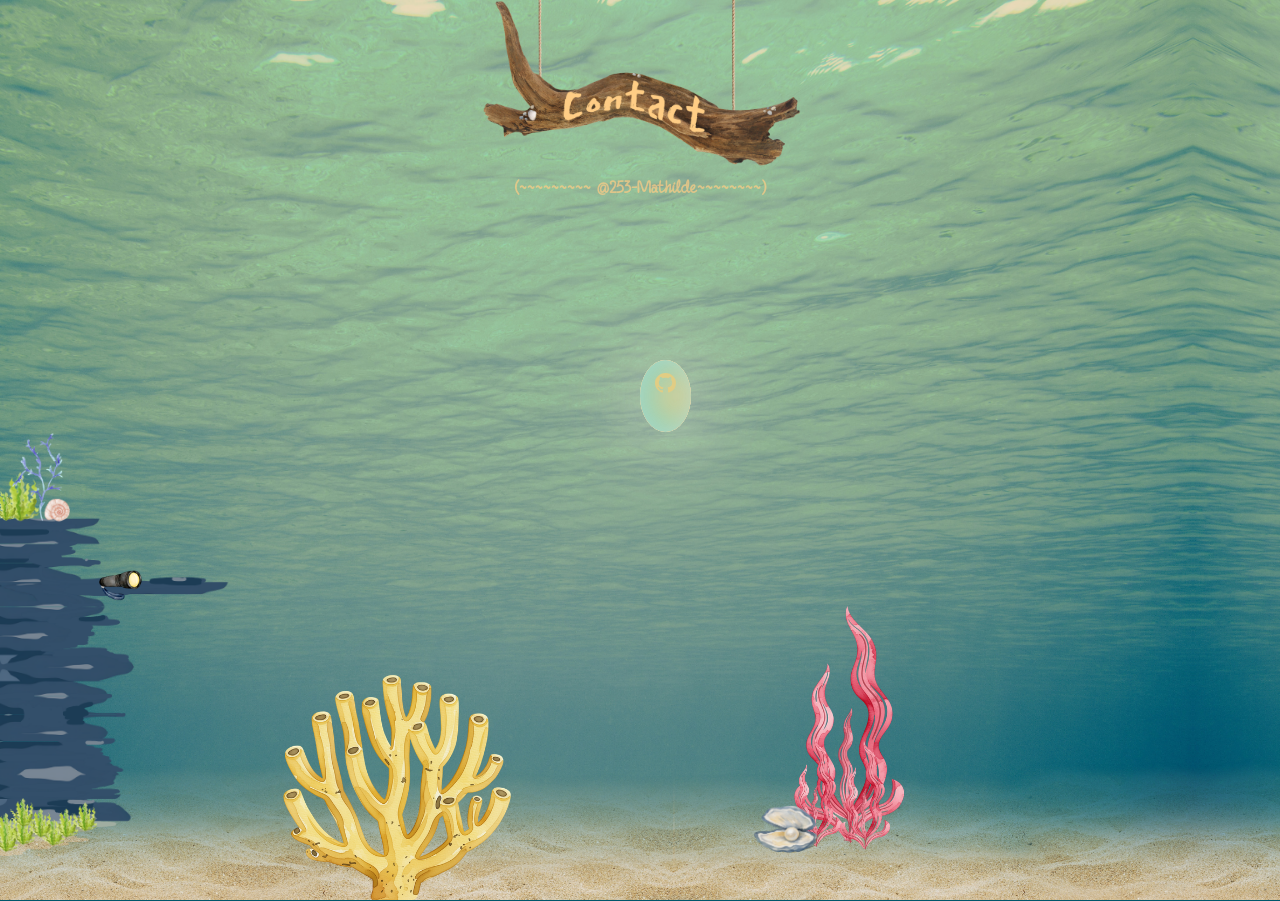
==== undersites/contact.html @ e2949878 "added first ever bubble" ====
<!DOCTYPE html>
<html lang="en">
<head>
    <meta charset="UTF-8">
    <meta name="viewport" content="width=device-width, initial-scale=1.0">
    <title>253-Mathilde</title>
    <link rel="stylesheet" href="contactstylesheet.css">
     <link rel="icon"  href="https://i.imgur.com/dvb8o4T.gif" type="image/gif">
</head>
<body onload="setInterval(step,100)">
  <div class="site-desktop">
   <div class="page-screenshot">
 <!--background-->
 <img src="../graphics/sand.png" style="position:absolute; display:block; pointer-events:none; z-index: 3; bottom:0vh; left:0; width: 100vw;object-fit: fill;">
 <img src="../graphics/yellow.png" style="position:absolute; pointer-events:none;z-index: 10; bottom:0vh;">
 <img src="../graphics/red.png" style="position:absolute; pointer-events:none; z-index: 10; bottom:0vh;">

 <img src="../graphics/green.png" style="position:absolute; pointer-events:none;z-index: 10; bottom:1vh;">
   
    <!-- heading and info -->
     <img src="../graphics/wood piece contact .png" style="position:absolute; top:0;  left:50%; transform: translateX(-50%); width: 25%; height: auto;">
    <p id="info">(~~~~~~~~~  @253-Mathilde~~~~~~~~)</p>


    <!--music-->
   <div id="music_mussel" style="position: absolute; bottom: -2.6vh; right: -11.7%; width: 130vw; height: auto; z-index: 90; pointer-events: none;">
  <img src="../graphics/mussel.png" style="display: block; width: 100%; height: auto; max-width: none; pointer-events: none;">
  <img class="disk" id="disk" src="https://i.postimg.cc/ZqhVJxg3/CD.png" style="position: absolute; width: 1.9%; height: auto; bottom: 8%; left: 60.5%; z-index: 9999; pointer-events: all; user-select: none;">
  <audio id="audio" loop><source src="../graphics/sergepavkinmusic-deep-in-the-ocean-116172.mp3" type="audio/mpeg"></audio>
   </div>



    <!--flashlight styling -->
     <div id="rock_lamp" style="position:absolute; margin:0; padding:0;bottom:-0.3vh; left: 0; width: 14vw; height: 35vh; ">
    <img src="../graphics/rock.png" style="position:absolute; pointer-events:none; z-index: 10; bottom:0; margin:0; left:0; width:auto; height:300%;">
     <img id="taschenlampe" src="../graphics/Flashlight.png" style="width: 25%; height: auto; position: absolute; bottom: 95%; left: 55%;  z-index: 9999; pointer-events: all !important; user-select: none;">
    </div>




    <!--bubbles-->
    <div class="ball"><img src="../graphics/github.svg" style="filter: brightness(0) saturate(100%) invert(89%) sepia(29%) saturate(550%) hue-rotate(350deg) brightness(91%) contrast(93%);   margin-left:30%;  height: 1.6vw;width: auto;top: 1vw; position: relative;"></div>
   

    </div>
    <!--flashlight effect-->
    <div id="flashlight"></div>
    </div>



    <div class="site-tablet">
      tablet under construction
    </div>

     <div class="site-mobile">
      phone under construction
    </div>

    <script src="../script.js"></script>
</body>
</html>
---- undersites/contactstylesheet.css ----
body {
    background-color:#00576C;
    margin: 0;
    padding: 0;
    box-sizing: border-box;
    overflow: hidden;}
    

.page-screenshot {
    width: 100%;
    height: 100vh;
    position: relative; 
    pointer-events: none;
    margin: 0;
    padding: 0; 
    background-size: cover;
    background-image: url(../graphics/sea.png);
    background-position: bottom center;
    background-attachment: fixed;
    background-repeat: no-repeat;
    overflow: hidden;
}





/*
 * Brought to you by https://www.cursors-4u.com
 */
@keyframes cursor-anim {
  0.00% { cursor: url("[data-uri]") 10 32, auto; }
  20.00% { cursor: url("[data-uri]") 10 32, auto; }
  40.00% { cursor: url("[data-uri]") 10 32, auto; }
  60.00% { cursor: url("[data-uri]") 10 32, auto; }
  80.00% { cursor: url("[data-uri]") 10 32, auto; }
}
html { animation: cursor-anim 500ms step-end infinite; }
a,button,input,textarea,label,[role=button],select,option{cursor:inherit!important}



::selection {
  background: #ffcd85; 
  color: darkblue; 
}

@font-face {
  font-family: "Captain America"; 
  src: url('../graphics/american_captain.ttf') format('truetype');
}

 @font-face {font-family: "Pacifico";
src:url('../graphics/yunJt0R8tCvMyj_V4xSjaXYhjbSpvc47ee6xR_80Hnw.woff') format('woff');
}

@font-face {font-family: "fineliner";
 src: url('../graphics/fineliner_script_1_.otf') format('opentype');
}

#info{
  font-family:"fineliner";
   color:  #ffcd85;
   position:absolute;
   top:12.5vw;
   left:50%;
  transform: translateX(-50%);
  text-align: center;
   font-weight: 600;
   font-size:1.5vw;
    opacity: 0.7;
     white-space: nowrap;
     z-index:200000;
      pointer-events: all;
}

h1{
    font-family: "Pacifico";
    color: #ffcd85;
    font-size: 9.2vw;
    position: absolute;
    top: 1.8vw;
    margin: 0;
    text-align: center;
    align-items: center;
    display: flex;
    left:50%;
  transform: translateX(-50%);
    opacity: 0.5;
     white-space: nowrap;
      z-index:200000;
      pointer-events: all;
}
 h1:hover{ 
font-style: italic;
}  
  #info:hover{ 
font-style: italic;
}  


      #flashlight {
        --Xpos: 50vw;
        --Ypos: 50vh;
         display: none;
         z-index: 999999;
         
      }


      #flashlight:before {
        z-index: 999999;
        content: "";
        width: 100vw;
        height: 100vh;
        position: absolute;
        pointer-events: none;
        position: fixed;
        margin:0;
        top:0;
        left:0;
        right:0;
        background: radial-gradient(
          circle 9em at var(--Xpos) var(--Ypos),
          rgba(0, 0, 0, 0),
         rgba(1, 20, 51, 0.7) 110% 
        );
      }
    


#starlogo{
    -webkit-mask-image: url(https://i.imgur.com/iE8ff6N.png);
    -webkit-mask-size: 100%;
    -webkit-mask-repeat: no-repeat;
    -webkit-mask-position: center;
    width: 20px;
    height: auto;}




  @keyframes move-horizontal {
  from {
    transform: translateX(100vw);
  }
  to {
    transform: translateX(-100vw);
  }
}

@keyframes move-horizontal-right {
  from {
    transform: translateX(-100vw) scaleX(-1);
  }
  to {
    transform: translateX(100vw) scaleX(-1);
  }
}

@keyframes move-up {
  from {
    transform: translateY(100vh) scaleX(-1);
  }
  to {
    transform: translateY(-100vh) scaleX(-1);
  }
}



.disk {
width: 5%;
height: 5%;
object-fit: cover;
-webkit-mask-image: url(https://i.postimg.cc/3RYpcLqS/14.png);
-webkit-mask-size: 100%;
-webkit-mask-repeat: no-repeat;
-webkit-mask-position: center;
animation-duration: 3s;
animation-iteration-count: infinite;
position:absolute;
bottom:4.7vw;
right: 37.8vw; 
z-index:10;
pointer-events:all;
}

.disk {
        animation-name: spin;
        animation-timing-function: linear;
    }
    @keyframes spin {
        from { transform: rotate(0deg) }
        to { transform: rotate(360deg) }
    }














.site-desktop {
  display: none;
}
.site-tablet {
  display: none;
}
.site-mobile {
  display: block;
}
@media screen and (min-width: 768px) {
  .site-desktop {
    display: none;
  }
  .site-tablet {
    display: block;
  }
  .site-mobile {
    display: none;
  }
}
@media screen and (min-width: 1200px) {
  .site-desktop {
    display: block;
  }
  .site-tablet {
    display: none;
  }
  .site-mobile {
    display: none;
  }
}



.ball {
  animation: float 15.5s ease-in-out infinite;
  height: 8%;
  width: 4%;
  border-radius: 50%;
  position: relative;
  top:40%;
  left:50%;
  background: radial-gradient(
    circle at 75% 30%,
    white 5px,
    lightyellow 8%,
    lightyellow 60%,
    lightyellow 100%
  );
  box-shadow: inset 0 0 20px #fde9ea4f, inset 10px 0 46px #36d5e0bb,
    inset 88px 0px 60px #ffcd85, inset -20px -60px 100px #ffcc85cb,
    inset 0 50px 140px #fde9eabd, 0 0 90px #fde9eabd;
}

@keyframes float {
  0% {
    transform: translatey(0px);
  }
  50% {
    transform: translatey(-40px);
  }
  100% {
    transform: translatey(0px);
  }
}
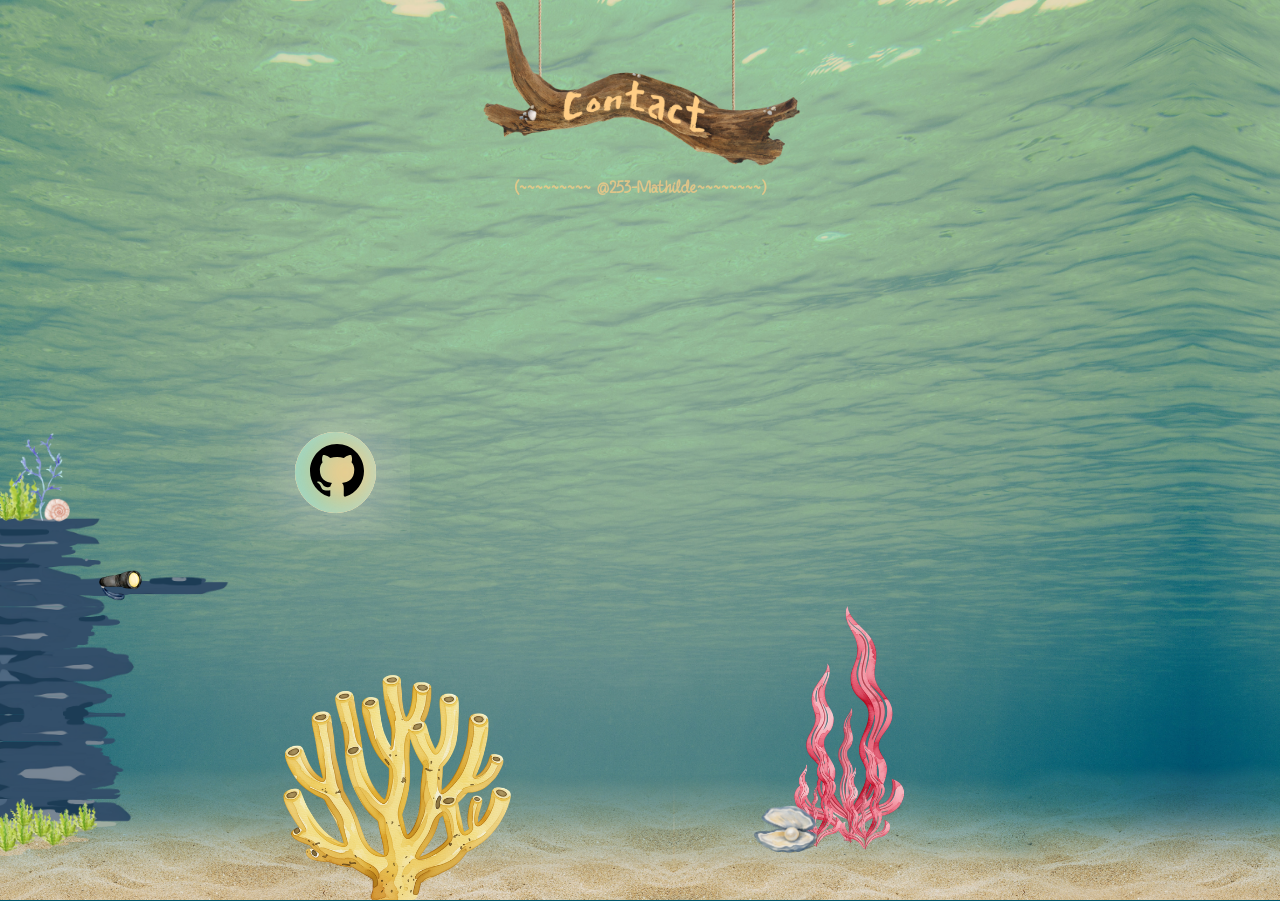
==== commit c00f5d63: "starting to work on teh hover effect" ====
--- a/undersites/contact.html
+++ b/undersites/contact.html
@@ -41,7 +41,9 @@
 
 
     <!--bubbles-->
-    <div class="ball"><img src="../graphics/github.svg" style="filter: brightness(0) saturate(100%) invert(89%) sepia(29%) saturate(550%) hue-rotate(350deg) brightness(91%) contrast(93%);   margin-left:30%;  height: 1.6vw;width: auto;top: 1vw; position: relative;"></div>
+    <div class="githover">
+    <div class="ball"><img src="../graphics/github.svg" style=" margin-left:18%; margin-top:15%;  height: 6vmin;width: auto;position: relative;"></div>
+    <p style="color:black; z-index:3333;margin-left:55%;position:relative; width:70%; height:2vmin;font-size:2; top:50%; border:2px dotted;">Github (it also has it's own house )</p></div>
    
 
     </div>
--- a/undersites/contactstylesheet.css
+++ b/undersites/contactstylesheet.css
@@ -243,9 +243,10 @@
 
 
 .ball {
+   z-index:333;
   animation: float 15.5s ease-in-out infinite;
-  height: 8%;
-  width: 4%;
+  width: 9vmin;       
+  aspect-ratio: 1 / 1; 
   border-radius: 50%;
   position: relative;
   top:40%;
@@ -273,3 +274,19 @@
     transform: translatey(0px);
   }
 }
+
+
+.githover {
+  overflow: hidden; 
+  pointer-events:all;
+  width:18%;
+  height:20%;
+  left:20vmin;
+  position:absolute;
+  top:40vmin;
+  z-index:333;
+}
+
+.githover:hover {
+  overflow: visible;
+}
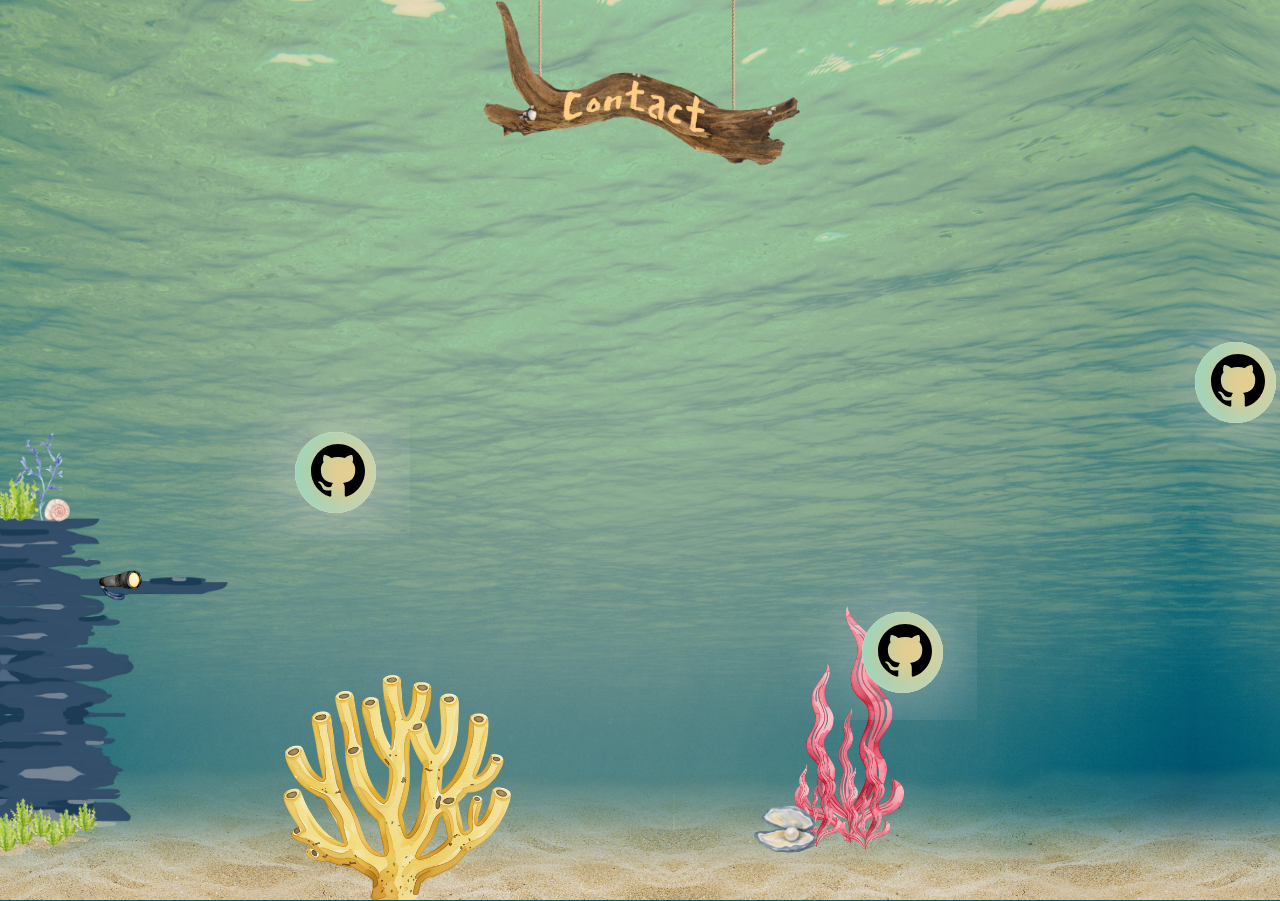
==== commit e3cba76a: "working on the contact form" ====
--- a/undersites/contact.html
+++ b/undersites/contact.html
@@ -19,7 +19,6 @@
    
     <!-- heading and info -->
      <img src="../graphics/wood piece contact .png" style="position:absolute; top:0;  left:50%; transform: translateX(-50%); width: 25%; height: auto;">
-    <p id="info">(~~~~~~~~~  @253-Mathilde~~~~~~~~)</p>
 
 
     <!--music-->
@@ -42,11 +41,36 @@
 
     <!--bubbles-->
     <div class="githover">
-    <div class="ball"><img src="../graphics/github.svg" style=" margin-left:18%; margin-top:15%;  height: 6vmin;width: auto;position: relative;"></div>
-    <p style="color:black; z-index:3333;margin-left:55%;position:relative; width:70%; height:2vmin;font-size:2; top:50%; border:2px dotted;">Github (it also has it's own house )</p></div>
+    <div class="ball"><img src="../graphics/github.svg" style=" margin-left:6%; margin-top:15%;  height: 6vmin;width: auto;position: relative;"></div>
+    <p style="z-index:3333;margin-left:101%;position:relative; width:70%; height:2vmin; top:1%; margin-top:0;"><a href="https://github.com/253-Mathilde">Github</a> (it also has it's own house )</p></div>
    
 
+
+    <div class="githover1">
+    <div class="ball"><img src="../graphics/github.svg" style=" margin-left:6%; margin-top:15%;  height: 6vmin;width: auto;position: relative;"></div>
+    <p style="z-index:3333;margin-left:101%;position:relative; width:70%; height:2vmin; top:1%; margin-top:0;"><a href="https://github.com/253-Mathilde">Github</a> (it also has it's own house )</p></div>
+
+
+     <div class="githover2">
+    <div class="ball"><img src="../graphics/github.svg" style=" margin-left:6%; margin-top:15%;  height: 6vmin;width: auto;position: relative;"></div>
+    <p style="z-index:3333;margin-left:101%;position:relative; width:70%; height:2vmin; top:1%; margin-top:0;">  
+   <div id="my-form"></div>
+    <script src="https://www.staticforms.dev/scripts/staticforms.js" defer></script>
+     <script>
+  document.addEventListener('DOMContentLoaded', function () {
+    StaticForms.render(
+      document.getElementById('my-form'),
+      'sf_ee1b540cb321ea3480dd9b5b'
+    );
+  });
+    </script>
     </div>
+  
+  
+  
+  
+  
+  </div>
     <!--flashlight effect-->
     <div id="flashlight"></div>
     </div>
--- a/undersites/contactstylesheet.css
+++ b/undersites/contactstylesheet.css
@@ -284,9 +284,80 @@
   left:20vmin;
   position:absolute;
   top:40vmin;
-  z-index:333;
+  z-index:333;      
+  font-family:"fineliner";
+   color:  #ffcd85;
+   text-align: center;
+   font-weight: 800;
+   font-size:1.5vw;
 }
 
 .githover:hover {
   overflow: visible;
+   width: auto;  
+}
+
+
+
+
+
+.githover1 {
+  overflow: hidden; 
+  pointer-events:all;
+  width:18%;
+  height:20%;
+  left:83vmin;
+  position:absolute;
+  top:60vmin;
+  z-index:333;      
+  font-family:"fineliner";
+   color:  #ffcd85;
+   text-align: center;
+   font-weight: 800;
+   font-size:1.5vw;
+}
+
+.githover1:hover {
+  overflow: visible;
+   width: auto;  
+}
+
+
+
+.githover2 {
+  overflow: hidden; 
+  pointer-events:all;
+  width:18%;
+  height:20%;
+  left:120vmin;
+  position:absolute;
+  top:30vmin;
+  z-index:333;      
+  font-family:"fineliner";
+   color:  #ffcd85;
+   text-align: center;
+   font-weight: 800;
+   font-size:1.5vw;
+}
+
+.githover2:hover {
+  overflow: visible;
+   width: auto;  
+}
+
+
+
+#my-form{
+  z-index:3000000;
+  pointer-events:all;
+  background-color:#ffcd85;
+  border-radius:16px;
+  border: white 4px dashed;
+  height:40vmin;
+  width:20vw;
+  position:relative;
+  left:100.1%;
+  top:-100%;
+  margin:0;
+
 }
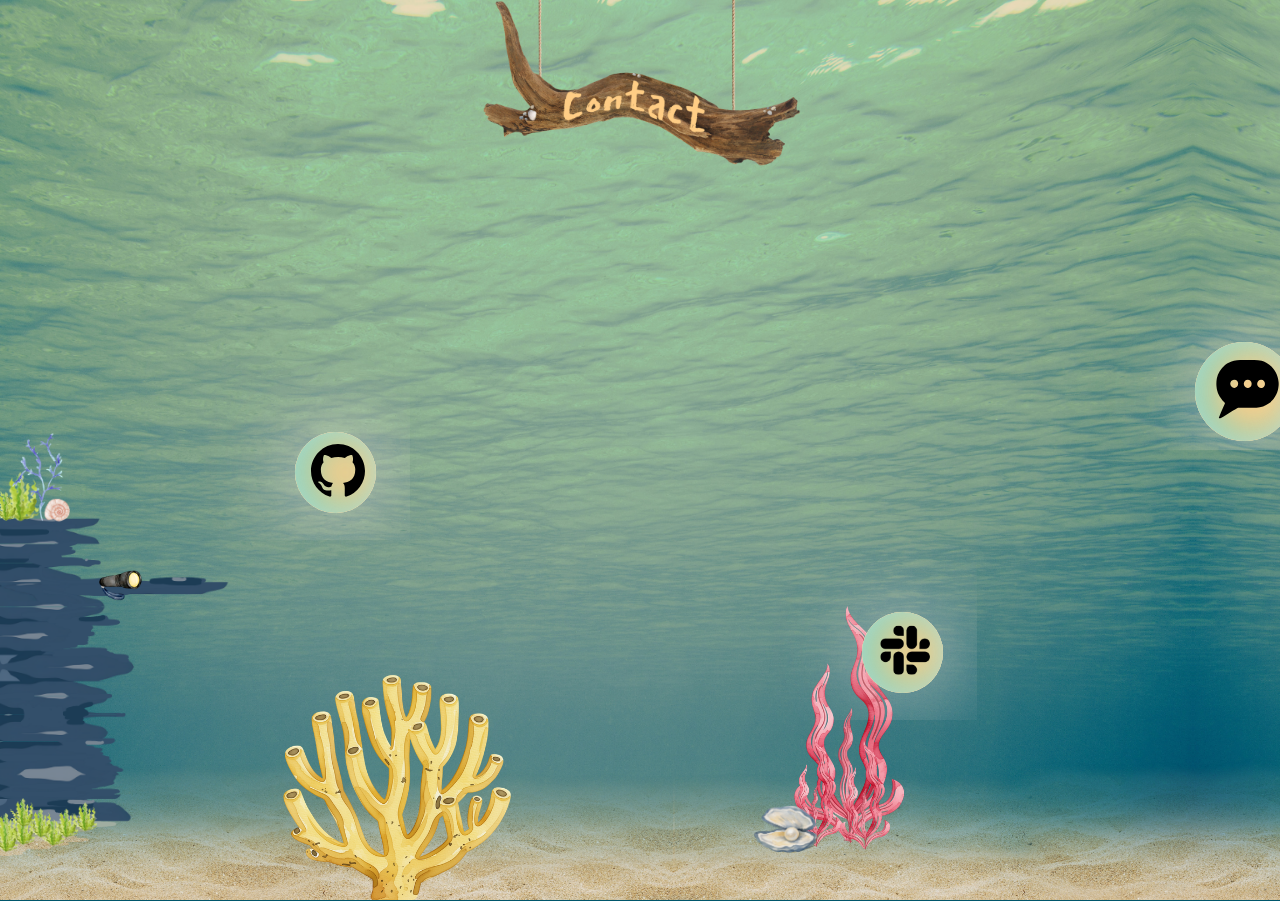
==== commit ff8f9dde: "added moreeeee" ====
--- a/undersites/contact.html
+++ b/undersites/contact.html
@@ -44,25 +44,27 @@
     <div class="ball"><img src="../graphics/github.svg" style=" margin-left:6%; margin-top:15%;  height: 6vmin;width: auto;position: relative;"></div>
     <p style="z-index:3333;margin-left:101%;position:relative; width:70%; height:2vmin; top:1%; margin-top:0;"><a href="https://github.com/253-Mathilde">Github</a> (it also has it's own house )</p></div>
    
+     
 
 
     <div class="githover1">
-    <div class="ball"><img src="../graphics/github.svg" style=" margin-left:6%; margin-top:15%;  height: 6vmin;width: auto;position: relative;"></div>
-    <p style="z-index:3333;margin-left:101%;position:relative; width:70%; height:2vmin; top:1%; margin-top:0;"><a href="https://github.com/253-Mathilde">Github</a> (it also has it's own house )</p></div>
+    <div class="ball" ><img src="../graphics/Slack .svg" style=" margin-left:6%; margin-top:15%;  height: 6vmin;width: auto;position: relative;"></div>
+    <p style="z-index:3333;margin-left:101%;position:relative; width:70%; height:2vmin; top:1%; margin-top:0;"><a href="https://hackclub.enterprise.slack.com/team/U0BEZ2EKWQK">Slack</a> (mostly for members of Hack Club)</p></div>
 
+    
 
-     <div class="githover2">
-    <div class="ball"><img src="../graphics/github.svg" style=" margin-left:6%; margin-top:15%;  height: 6vmin;width: auto;position: relative;"></div>
+    <div class="githover2">
+    <div class="ball2"><img src="../graphics/message.svg" style=" margin-left:6%; margin-top:10%;  height:9vmin;width:auto;position: relative;"></div>
     <p style="z-index:3333;margin-left:101%;position:relative; width:70%; height:2vmin; top:1%; margin-top:0;">  
    <div id="my-form"></div>
     <script src="https://www.staticforms.dev/scripts/staticforms.js" defer></script>
-     <script>
-  document.addEventListener('DOMContentLoaded', function () {
+    <script>
+     document.addEventListener('DOMContentLoaded', function () {
     StaticForms.render(
       document.getElementById('my-form'),
       'sf_ee1b540cb321ea3480dd9b5b'
     );
-  });
+   });
     </script>
     </div>
   
--- a/undersites/contactstylesheet.css
+++ b/undersites/contactstylesheet.css
@@ -349,8 +349,9 @@
 
 #my-form{
   z-index:3000000;
+  font-size:1em;
   pointer-events:all;
-  background-color:#ffcd85;
+  background-color: #ffcd85;
   border-radius:16px;
   border: white 4px dashed;
   height:40vmin;
@@ -359,5 +360,38 @@
   left:100.1%;
   top:-100%;
   margin:0;
-
-}+  color:darkblue;
+  text-align:left;
+  overflow-y:auto;
+    &::-webkit-scrollbar {
+    display: none;}
+  scrollbar-width: none;
+  -ms-overflow-style: none; 
+  padding:2%;
+  }
+
+
+
+  
+.ball2 {
+   z-index:333;
+  animation: float 15.5s ease-in-out infinite;
+  width: 11vmin;       
+  aspect-ratio: 1 / 1; 
+  border-radius: 50%;
+  position: relative;
+  top:40%;
+  left:50%;
+  background: radial-gradient(
+    circle at 75% 30%,
+    white 5px,
+    lightyellow 8%,
+    lightyellow 60%,
+    lightyellow 100%
+  );
+  box-shadow: inset 0 0 20px #fde9ea4f, inset 10px 0 46px #36d5e0bb,
+    inset 88px 0px 60px #ffcd85, inset -20px -60px 100px #ffcc85cb,
+    inset 0 50px 140px #fde9eabd, 0 0 90px #fde9eabd;
+}
+
+
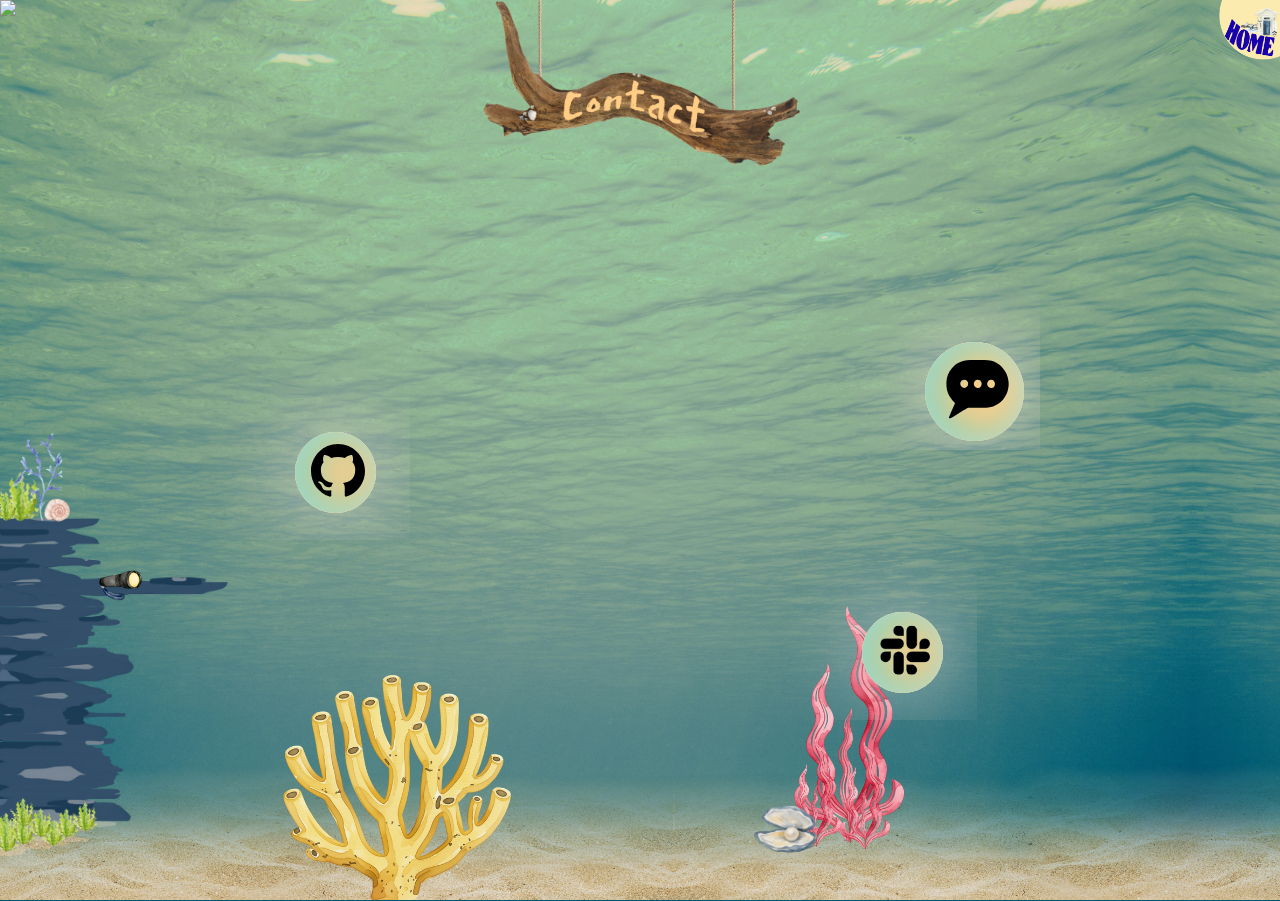
==== commit 8d28c1db: "working on the home button" ====
--- a/undersites/contact.html
+++ b/undersites/contact.html
@@ -17,9 +17,14 @@
 
  <img src="../graphics/green.png" style="position:absolute; pointer-events:none;z-index: 10; bottom:1vh;">
    
+   <!--home button-->
+  <img src="../graphics/home_button.png" id="home" onclick="window.location.assign('https://253-mathilde.github.io/My-portfolio/')" style="position:fixed; left:95%; top:0; right:0; margin:0; z-index:9999; width:5%; height:auto; pointer-events: all; cursor: pointer;">
+
+
+
     <!-- heading and info -->
-     <img src="../graphics/wood piece contact .png" style="position:absolute; top:0;  left:50%; transform: translateX(-50%); width: 25%; height: auto;">
-
+    <img src="../graphics/wood piece contact .png" style="position:absolute; top:0;  left:50%; transform: translateX(-50%); width: 25%; height: auto;">
+   
 
     <!--music-->
    <div id="music_mussel" style="position: absolute; bottom: -2.6vh; right: -11.7%; width: 130vw; height: auto; z-index: 90; pointer-events: none;">
@@ -36,7 +41,7 @@
      <img id="taschenlampe" src="../graphics/Flashlight.png" style="width: 25%; height: auto; position: absolute; bottom: 95%; left: 55%;  z-index: 9999; pointer-events: all !important; user-select: none;">
     </div>
 
-
+     <img src="aaaa" style="z-index:88888; ">
 
 
     <!--bubbles-->
@@ -49,13 +54,12 @@
 
     <div class="githover1">
     <div class="ball" ><img src="../graphics/Slack .svg" style=" margin-left:6%; margin-top:15%;  height: 6vmin;width: auto;position: relative;"></div>
-    <p style="z-index:3333;margin-left:101%;position:relative; width:70%; height:2vmin; top:1%; margin-top:0;"><a href="https://hackclub.enterprise.slack.com/team/U0BEZ2EKWQK">Slack</a> (mostly for members of Hack Club)</p></div>
+    <p style="z-index:3333;margin-left:98%;position:relative; width:70%; height:2vmin; top:1%; margin-top:0;"><a href="https://hackclub.enterprise.slack.com/team/U0BEZ2EKWQK">Slack</a> (mostly for members of Hack Club)</p></div>
 
     
 
     <div class="githover2">
     <div class="ball2"><img src="../graphics/message.svg" style=" margin-left:6%; margin-top:10%;  height:9vmin;width:auto;position: relative;"></div>
-    <p style="z-index:3333;margin-left:101%;position:relative; width:70%; height:2vmin; top:1%; margin-top:0;">  
    <div id="my-form"></div>
     <script src="https://www.staticforms.dev/scripts/staticforms.js" defer></script>
     <script>
--- a/undersites/contactstylesheet.css
+++ b/undersites/contactstylesheet.css
@@ -329,7 +329,7 @@
   pointer-events:all;
   width:18%;
   height:20%;
-  left:120vmin;
+  left:90vmin;
   position:absolute;
   top:30vmin;
   z-index:333;      
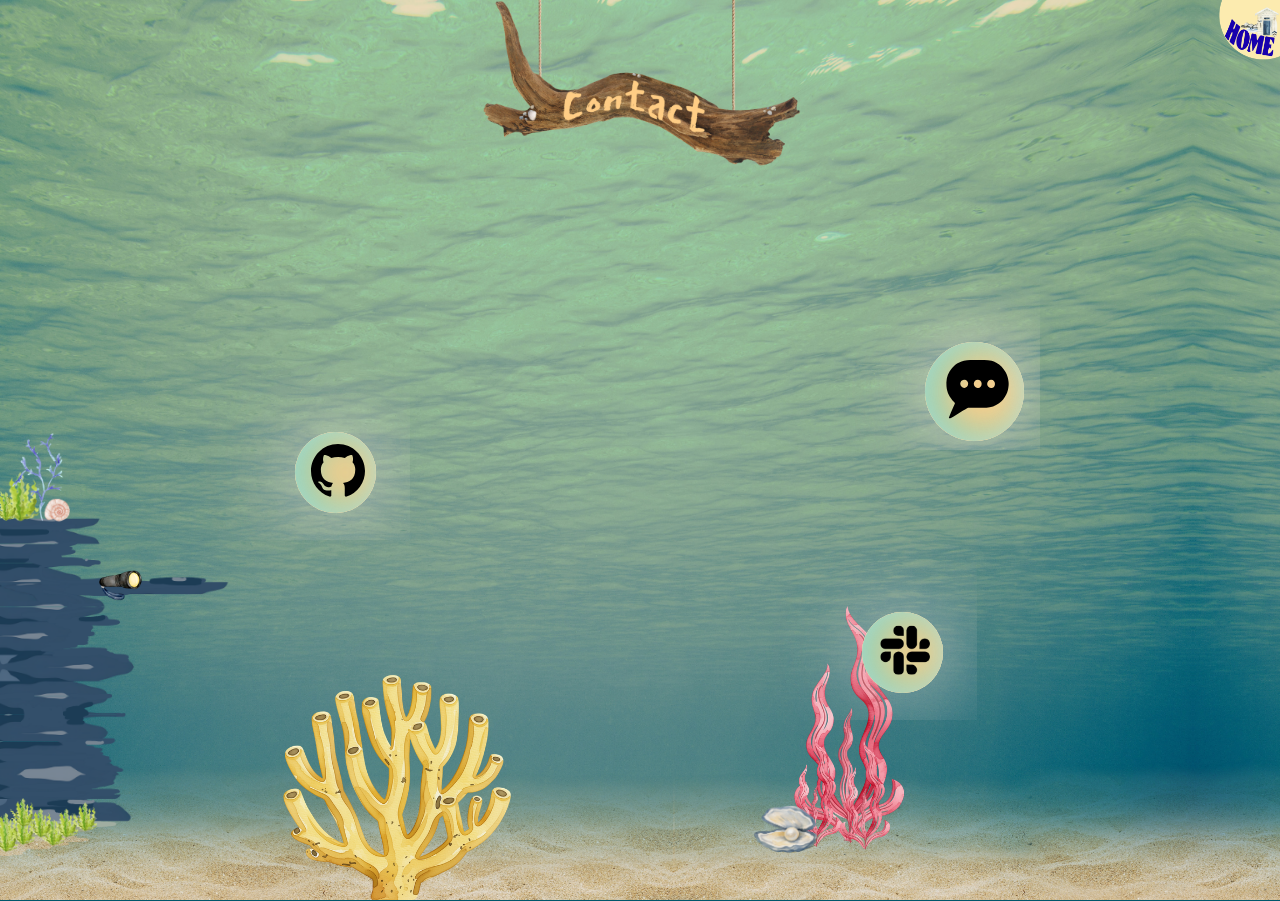
==== commit 186364b8: "." ====
--- a/undersites/contact.html
+++ b/undersites/contact.html
@@ -40,9 +40,6 @@
     <img src="../graphics/rock.png" style="position:absolute; pointer-events:none; z-index: 10; bottom:0; margin:0; left:0; width:auto; height:300%;">
      <img id="taschenlampe" src="../graphics/Flashlight.png" style="width: 25%; height: auto; position: absolute; bottom: 95%; left: 55%;  z-index: 9999; pointer-events: all !important; user-select: none;">
     </div>
-
-     <img src="aaaa" style="z-index:88888; ">
-
 
     <!--bubbles-->
     <div class="githover">
